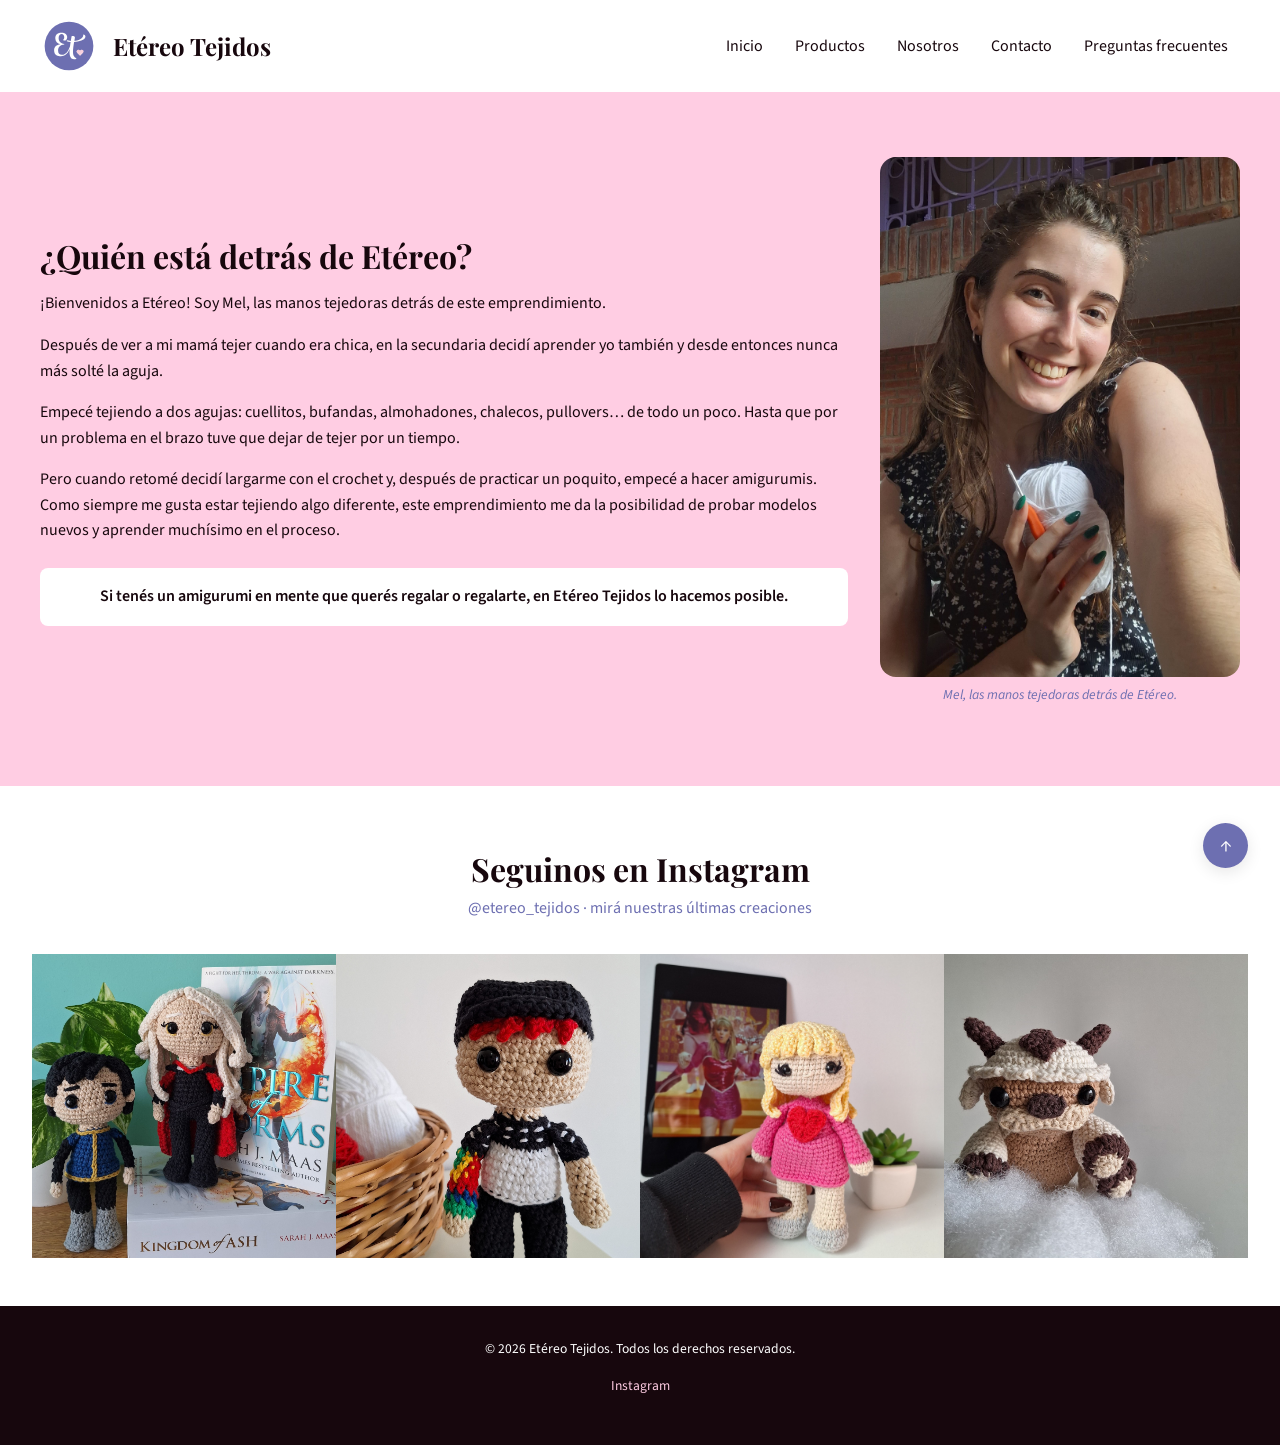
==== pages/about.html @ 7d4179f8 "fix: indentación" ====
<!doctype html>
<html lang="es">
  <head>
    <meta charset="UTF-8" />
    <meta name="viewport" content="width=device-width, initial-scale=1.0" />
    <title>Nosotros | Etéreo Tejidos</title>
    <link rel="icon" type="image/png" href="../assets/img/logo.svg" />
    <link
      href="https://cdn.jsdelivr.net/npm/bootstrap@5.3.3/dist/css/bootstrap.min.css"
      rel="stylesheet"
    />
    <link rel="stylesheet" href="../styles/styles.css" />
  </head>

  <body>
    <header>
      <nav class="navbar navbar-expand-lg nav-etereo">
        <div class="container-fluid">
          <a class="navbar-brand" href="../index.html">
            <img
              src="../assets/img/logo.svg"
              alt="Logo Etéreo Tejidos"
              height="50"
            />
            Etéreo Tejidos
          </a>
          <button
            class="navbar-toggler"
            type="button"
            data-bs-toggle="collapse"
            data-bs-target="#navbarMenu"
          >
            <span class="navbar-toggler-icon"></span>
          </button>
          <div class="collapse navbar-collapse" id="navbarMenu">
            <ul class="navbar-nav ms-auto">
              <li class="nav-item">
                <a class="nav-link" href="../index.html">Inicio</a>
              </li>
              <li class="nav-item">
                <a class="nav-link" href="./productos.html">Productos</a>
              </li>
              <li class="nav-item">
                <a class="nav-link" href="./about.html">Nosotros</a>
              </li>
              <li class="nav-item">
                <a class="nav-link" href="./contacto.html">Contacto</a>
              </li>
              <li class="nav-item">
                <a class="nav-link" href="./faq.html">Preguntas frecuentes</a>
              </li>
            </ul>
          </div>
        </div>
      </nav>
    </header>

    <main>
      <section class="about-hero">
        <!-- HERO -->
        <div class="about-inner">
          <div class="about-hero-texto">
            <h2>¿Quién está detrás de Etéreo?</h2>
            <p>
              ¡Bienvenidos a Etéreo! Soy Mel, las manos tejedoras detrás de este
              emprendimiento.
            </p>
            <p>
              Después de ver a mi mamá tejer cuando era chica, en la secundaria
              decidí aprender yo también y desde entonces nunca más solté la
              aguja.
            </p>
            <p>
              Empecé tejiendo a dos agujas: cuellitos, bufandas, almohadones,
              chalecos, pullovers… de todo un poco. Hasta que por un problema en
              el brazo tuve que dejar de tejer por un tiempo.
            </p>
            <p>
              Pero cuando retomé decidí largarme con el crochet y, después de
              practicar un poquito, empecé a hacer amigurumis. Como siempre me
              gusta estar tejiendo algo diferente, este emprendimiento me da la
              posibilidad de probar modelos nuevos y aprender muchísimo en el
              proceso.
            </p>
            <p class="about-cta">
              Si tenés un amigurumi en mente que querés regalar o regalarte, en
              Etéreo Tejidos lo hacemos posible.
            </p>
          </div>
          <div class="about-hero-imagen">
            <figure>
              <img
                src="../assets/img/meli.jpg"
                alt="Mel, creadora de Etéreo Tejidos"
              />
              <figcaption>
                Mel, las manos tejedoras detrás de Etéreo.
              </figcaption>
            </figure>
          </div>
        </div>
      </section>

      <!-- SECCIÓN 3: INSTAGRAM FEED -->
      <section class="seccion-instagram">
        <article>
          <h2>Seguinos en Instagram</h2>
          <p>
            <a
              href="https://www.instagram.com/etereo_tejidos/"
              target="_blank"
              rel="noopener noreferrer"
              >@etereo_tejidos</a
            >
            · mirá nuestras últimas creaciones
          </p>

          <div class="instagram-grid">
            <article>
              <a
                href="https://www.instagram.com/reel/DXNbcDFDBw8/?utm_source=ig_web_copy_link&igsh=NTc4MTIwNjQ2YQ=="
                target="_blank"
                rel="noopener noreferrer"
              >
                <figure>
                  <img
                    src="../assets/img/ig-post-1.jpg"
                    alt="Posteo de Instagram de Etéreo Tejidos"
                  />
                </figure>
              </a>
            </article>

            <article>
              <a
                href="https://www.instagram.com/reel/DIkQFXWsaHO/?utm_source=ig_web_copy_link&igsh=NTc4MTIwNjQ2YQ=="
                target="_blank"
                rel="noopener noreferrer"
              >
                <figure>
                  <img
                    src="../assets/img/ig-post-2.jpg"
                    alt="Posteo de Instagram de Etéreo Tejidos"
                  />
                </figure>
              </a>
            </article>

            <article>
              <a
                href="https://www.instagram.com/reel/DHWIsgWRXiQ/?utm_source=ig_web_copy_link&igsh=NTc4MTIwNjQ2YQ=="
                target="_blank"
                rel="noopener noreferrer"
              >
                <figure>
                  <img
                    src="../assets/img/ig-post-3.jpg"
                    alt="Posteo de Instagram de Etéreo Tejidos"
                  />
                </figure>
              </a>
            </article>

            <article>
              <a
                href="https://www.instagram.com/etereo_tejidos/reel/DDe9l4NRICn/"
                target="_blank"
                rel="noopener noreferrer"
              >
                <figure>
                  <img
                    src="../assets/img/ig-post-4.jpg"
                    alt="Posteo de Instagram de Etéreo Tejidos"
                  />
                </figure>
              </a>
            </article>
          </div>
        </article>
      </section>
    </main>

    <footer>
      <p>© 2026 Etéreo Tejidos. Todos los derechos reservados.</p>
      <p>
        <a
          href="https://www.instagram.com/etereo_tejidos/"
          target="_blank"
          rel="noopener noreferrer"
          >Instagram</a
        >
      </p>
    </footer>
    <a href="#" class="btn-top">↑</a>
    <script src="https://cdn.jsdelivr.net/npm/bootstrap@5.3.3/dist/js/bootstrap.bundle.min.js"></script>
  </body>
</html>
---- styles/styles.css ----
@charset "UTF-8";
@import url("https://fonts.googleapis.com/css2?family=Playfair+Display:ital,wght@0,400;0,700;1,400&display=swap");
@import url("https://fonts.googleapis.com/css2?family=Source+Sans+3:wght@400;600&display=swap");
* {
  margin: 0;
  padding: 0;
  box-sizing: border-box;
}

body {
  font-family: "Source Sans 3", sans-serif;
  font-weight: 400;
  background-color: #ffffff;
  color: #17070d;
  overflow-x: hidden;
}

:root {
  --line-height-base: 1.6;
  --color-primario: #17070d;
  --color-secundario: #6d6fb1;
  --color-acento: #ffcde3;
}

a {
  color: #6d6fb1;
  text-decoration: none;
}
a:hover {
  color: #17070d;
}

section {
  padding: 4rem 2rem;
}

section.con-contenedor {
  padding: 4rem 0;
}

.contenedor {
  max-width: 1200px;
  margin: 0 auto;
  padding: 0 2rem;
}

.seccion-acento {
  background-color: #ffcde3;
}

h1 {
  font-family: "Playfair Display", serif;
  font-weight: 700;
  color: #17070d;
  font-size: 2.5rem;
}

h2 {
  font-family: "Playfair Display", serif;
  font-weight: 700;
  color: #17070d;
  font-size: 2rem;
}

h3 {
  font-family: "Playfair Display", serif;
  font-weight: 700;
  color: #17070d;
  font-size: 1.5rem;
}

h4 {
  font-family: "Source Sans 3", sans-serif;
  font-weight: 600;
  color: #17070d;
  font-size: 1.2rem;
}

p {
  font-family: "Source Sans 3", sans-serif;
  font-weight: 400;
  font-size: 1rem;
  line-height: 1.6;
}

header {
  background-color: #ffffff;
  padding: 0;
  border-bottom: 1px solid #ffcde3;
}

.nav-etereo {
  background-color: #ffffff;
  padding: 1rem 2rem;
}
.nav-etereo a.navbar-brand {
  font-family: "Playfair Display", serif;
  font-weight: 700;
  font-size: 1.5rem;
  color: #17070d;
  display: flex;
  align-items: center;
  gap: 1.2rem;
}
.nav-etereo .nav-link {
  font-family: "Source Sans 3", sans-serif;
  font-size: 1rem;
  color: #17070d;
}
.nav-etereo .nav-link:hover {
  color: #6d6fb1;
}
.nav-etereo .navbar-nav {
  gap: 1rem;
}

.btn-top {
  position: fixed;
  bottom: 2rem;
  right: 2rem;
  background-color: #6d6fb1;
  color: #ffffff;
  width: 45px;
  height: 45px;
  border-radius: 50%;
  display: flex;
  align-items: center;
  justify-content: center;
  font-size: 1.2rem;
  box-shadow: 0 4px 16px rgba(23, 7, 13, 0.1);
  transition: background-color 0.3s ease;
  z-index: 999;
}
.btn-top:hover {
  background-color: #17070d;
  color: #ffffff;
}

footer {
  background-color: #17070d;
  color: #ffffff;
  text-align: center;
  padding: 2rem;
}
footer p {
  color: #ffffff;
  font-size: 0.85rem;
}
footer a {
  color: #ffcde3;
}
footer a:hover {
  color: #ffffff;
}

.seccion-video {
  display: flex;
  justify-content: center;
  padding: 4rem 2rem;
}
.seccion-video video {
  width: 100%;
  border-radius: 1rem;
}

.info-grid {
  display: grid;
  grid-template-areas: "envio" "pago" "seguridad";
  gap: 2rem;
  text-align: center;
}
.info-grid img {
  width: 48px;
  height: 48px;
  margin-bottom: 0.8rem;
}
.info-grid h4 {
  margin-bottom: 0.5rem;
}

.btn-ver-mas {
  display: inline-block;
  padding: 0.8rem 2rem;
  background-color: #6d6fb1;
  color: #ffffff;
  border-radius: 2rem;
  font-family: "Source Sans 3", sans-serif;
  font-weight: 600;
  text-decoration: none;
  transition: background-color 0.3s ease;
}
.btn-ver-mas:hover {
  background-color: #17070d;
  color: #ffffff;
}
.btn-ver-mas {
  padding: 0.5rem 1.5rem;
  font-size: 0.85rem;
}

.btn-consulta {
  display: inline-block;
  padding: 0.8rem 2rem;
  background-color: #6d6fb1;
  color: #ffffff;
  border-radius: 2rem;
  font-family: "Source Sans 3", sans-serif;
  font-weight: 600;
  text-decoration: none;
  transition: background-color 0.3s ease;
}
.btn-consulta:hover {
  background-color: #17070d;
  color: #ffffff;
}
.btn-consulta {
  display: block;
  text-align: center;
  margin-top: 0.8rem;
  padding: 0.5rem 1.2rem;
  font-size: 0.85rem;
}

.btn-instagram {
  display: inline-block;
  padding: 0.8rem 2rem;
  background-color: #6d6fb1;
  color: #ffffff;
  border-radius: 2rem;
  font-family: "Source Sans 3", sans-serif;
  font-weight: 600;
  text-decoration: none;
  transition: background-color 0.3s ease;
}
.btn-instagram:hover {
  background-color: #17070d;
  color: #ffffff;
}
.btn-instagram {
  padding: 0.8rem 2rem;
}

.etereo-card {
  display: flex;
  flex-direction: column;
  background-color: #ffffff;
  border-radius: 1rem;
  box-shadow: 0 4px 16px rgba(23, 7, 13, 0.1);
  overflow: hidden;
  transition: transform 0.3s ease, box-shadow 0.3s ease;
}
.etereo-card:hover {
  transform: translateY(-4px);
  box-shadow: 0 8px 24px rgba(23, 7, 13, 0.15);
}
.etereo-card:hover .img-hover {
  opacity: 1;
}
.etereo-card:hover .img-principal {
  opacity: 0;
}
.etereo-card img {
  width: 100%;
  height: 220px;
  object-fit: cover;
  display: block;
}
.etereo-card figcaption {
  font-size: 0.85rem;
  color: #17070d;
  font-weight: 600;
  text-transform: uppercase;
  letter-spacing: 0.05em;
  padding: 0.8rem 1.2rem 0 1.2rem;
  margin-bottom: 0;
}

.card-info {
  padding: 0 1.2rem 1.2rem 1.2rem;
}
.card-info h4 {
  font-family: "Playfair Display", serif;
  font-weight: 700;
  font-size: 1.3rem;
  margin-top: 0.5rem;
  margin-bottom: 0.4rem;
}
.card-info p.descripcion {
  color: #17070d;
  font-weight: 400;
  margin-top: 0.5rem;
}
.card-info p.precio {
  color: #6d6fb1;
  font-weight: 600;
  margin-top: 0.5rem;
}

.card-figura {
  position: relative;
}
.card-figura img {
  width: 100%;
  height: 220px;
  object-fit: cover;
  transition: opacity 0.4s ease;
}
.card-figura .img-hover {
  position: absolute;
  top: 0;
  left: 0;
  opacity: 0;
}

.titulo-destacados {
  color: #17070d;
  margin-bottom: 2rem;
}

.ver-mas {
  text-align: center;
  margin-top: 2rem;
}

.hero {
  padding: 0;
}
.hero .carousel-item img {
  width: 100%;
  height: auto;
  display: block;
}

.seccion-instagram {
  padding: 4rem 2rem 2rem 2rem;
  text-align: center;
  background-color: #ffffff;
}
.seccion-instagram h2 {
  margin-bottom: 0.5rem;
}
.seccion-instagram > article > p {
  color: #6d6fb1;
  margin-bottom: 2rem;
}

.instagram-grid {
  display: grid;
  grid-template-columns: repeat(2, 1fr);
  gap: 0;
  margin-bottom: 0;
  width: 100%;
}
.instagram-grid article figure {
  overflow: hidden;
  border-radius: 0;
}
.instagram-grid article figure img {
  width: 100%;
  aspect-ratio: 1/1;
  object-fit: cover;
  transition: transform 0.3s ease;
}
.instagram-grid article figure img:hover {
  transform: scale(1.05);
}
.instagram-grid a {
  display: block;
}

.productos-categoria .carousel {
  border-radius: 1rem;
  overflow: hidden;
}
.productos-categoria .carousel-item img {
  width: 100%;
  height: auto;
  aspect-ratio: 1/1;
  object-fit: cover;
}

.about-hero {
  display: flex;
  flex-direction: column;
  justify-content: flex-start;
  align-items: stretch;
  gap: 2rem;
  padding: 4rem 2rem;
  background-color: #ffcde3;
}
.about-hero > .about-inner {
  max-width: 1200px;
  margin: 0 auto;
  width: 100%;
  display: flex;
  flex-direction: column;
  justify-content: flex-start;
  align-items: stretch;
  gap: 2rem;
}

.about-hero-texto {
  flex: 1;
}
.about-hero-texto h2 {
  margin-bottom: 1rem;
}
.about-hero-texto p {
  margin-bottom: 1rem;
}

.about-hero-imagen {
  width: 100%;
}
.about-hero-imagen img {
  width: 60%;
  margin: 0 auto;
  display: block;
  border-radius: 1rem;
  object-fit: cover;
}
.about-hero-imagen figcaption {
  text-align: center;
  font-style: italic;
  font-size: 0.85rem;
  color: #6d6fb1;
  margin-top: 0.5rem;
}

.about-cta {
  margin-top: 1.5rem;
  padding: 1rem 1.5rem;
  background-color: #ffffff;
  border-radius: 0.5rem;
  font-weight: 600;
  color: #17070d;
  text-align: center;
}

.contacto-contenido {
  display: flex;
  flex-direction: column;
  justify-content: flex-start;
  align-items: stretch;
  gap: 2rem;
  padding: 4rem 2rem;
  background-color: #ffcde3;
}
.contacto-contenido > .contacto-inner {
  max-width: 1200px;
  margin: 0 auto;
  width: 100%;
  display: flex;
  flex-direction: column;
  justify-content: flex-start;
  align-items: stretch;
  gap: 2rem;
}

.contacto-info {
  flex: 1;
}
.contacto-info h2 {
  margin-bottom: 1rem;
}
.contacto-info p {
  margin-bottom: 2rem;
  color: #17070d;
}
.contacto-info ul {
  list-style: none;
  display: flex;
  flex-direction: column;
  justify-content: flex-start;
  align-items: stretch;
  gap: 1rem;
}
.contacto-info ul li {
  display: flex;
  flex-direction: row;
  justify-content: flex-start;
  align-items: center;
  gap: 0.8rem;
}
.contacto-info ul li img {
  width: 24px;
  height: 24px;
}

.contacto-form {
  flex: 1;
}
.contacto-form h3 {
  margin-bottom: 1.5rem;
}
.contacto-form label {
  display: block;
  font-size: 0.85rem;
  font-weight: 600;
  letter-spacing: 0.08em;
  text-transform: uppercase;
  color: #17070d;
  margin-bottom: 0.4rem;
  margin-top: 1.2rem;
}
.contacto-form label span {
  font-weight: 400;
  text-transform: none;
  font-size: 0.8rem;
  color: #6d6fb1;
}
.contacto-form input,
.contacto-form textarea {
  width: 100%;
  padding: 0.8rem 1rem;
  border: 1px solid #ffcde3;
  border-radius: 0.5rem;
  font-family: "Source Sans 3", sans-serif;
  font-size: 1rem;
  color: #17070d;
  background-color: #ffffff;
  outline: none;
  transition: border-color 0.3s ease;
}
.contacto-form input:focus,
.contacto-form textarea:focus {
  border-color: #6d6fb1;
}
.contacto-form button {
  margin-top: 1.5rem;
  padding: 0.8rem 2rem;
  background-color: #6d6fb1;
  color: #ffffff;
  border: none;
  border-radius: 2rem;
  font-family: "Source Sans 3", sans-serif;
  font-weight: 600;
  font-size: 1rem;
  cursor: pointer;
  transition: background-color 0.3s ease;
}
.contacto-form button:hover {
  background-color: #17070d;
}

.faq-contenido {
  padding: 4rem 2rem;
  max-width: 800px;
  margin: 0 auto;
}
.faq-contenido h2 {
  margin-bottom: 0.5rem;
}
.faq-contenido > article > p {
  margin-bottom: 2rem;
  color: #17070d;
}

.faq-categoria {
  margin-bottom: 2.5rem;
}
.faq-categoria h3 {
  margin-bottom: 1rem;
  padding-bottom: 0.5rem;
  border-bottom: 1px solid #ffcde3;
}

details {
  border-left: 3px solid #ffcde3;
  padding: 1rem 1.2rem;
  margin-bottom: 0.8rem;
  background-color: #ffffff;
  border-radius: 0 0.5rem 0.5rem 0;
}
details[open] {
  background-color: #fff8fb;
}
details p {
  margin-top: 0.8rem;
  color: #17070d;
  line-height: 1.6;
}
details p + p {
  margin-top: 0.5rem;
}

summary {
  font-family: "Source Sans 3", sans-serif;
  font-weight: 700;
  font-size: 1rem;
  color: #17070d;
  cursor: pointer;
  list-style: none;
  display: flex;
  justify-content: space-between;
  align-items: center;
}
summary::after {
  content: "+";
  font-size: 1.2rem;
  color: #17070d;
  transition: transform 0.3s ease;
}

details[open] summary::after {
  content: "−";
}

.productos-contenido {
  padding: 4rem 2rem;
}
.productos-contenido h2 {
  margin-bottom: 0.5rem;
}
.productos-contenido > article > p {
  margin-bottom: 3rem;
  color: #17070d;
}

.productos-categoria {
  margin-bottom: 3rem;
}
.productos-categoria h3 {
  margin-bottom: 1rem;
  padding-bottom: 0.5rem;
  border-bottom: 1px solid #ffcde3;
}

.productos-grid {
  display: grid;
  grid-template-columns: repeat(2, 1fr);
  gap: 1.5rem;
}

main .productos-intro {
  background-color: #ffcde3;
  padding: 1rem 1.5rem;
  border-radius: 0.5rem;
  box-shadow: 0 4px 16px rgba(23, 7, 13, 0.1);
  margin-bottom: 3rem;
  color: #17070d;
}
main .productos-intro a {
  color: #17070d;
}

.categorias-grid {
  display: grid;
  grid-template-columns: 1fr;
  gap: 3rem;
}

.productos-destacados {
  display: flex;
  flex-direction: column;
  gap: 1.5rem;
  width: 100%;
}
.productos-destacados .etereo-card {
  width: 100%;
}
.productos-destacados .etereo-card img {
  height: 250px;
}

.categorias-grid {
  display: grid;
  grid-template-columns: 1fr;
  gap: 3rem;
}

@media (min-width: 768px) {
  .productos-destacados {
    flex-direction: row;
    flex-wrap: nowrap;
  }
  .productos-destacados .etereo-card {
    flex: 1 1 0;
    width: auto;
  }
  .productos-destacados .etereo-card img {
    height: 280px;
  }
  .info-grid {
    grid-template-areas: "envio pago seguridad";
    grid-template-columns: 1fr 1fr 1fr;
  }
  .about-hero > .about-inner {
    flex-direction: row;
    align-items: center;
  }
  .about-hero-imagen {
    flex: 0 0 30%;
    width: auto;
  }
  .about-hero-imagen img {
    width: 100%;
  }
  .contacto-contenido > .contacto-inner {
    flex-direction: row;
    gap: 4rem;
    align-items: flex-start;
  }
  .seccion-video video {
    width: 75%;
  }
  .productos-grid {
    grid-template-columns: repeat(3, 1fr);
  }
  .categorias-grid {
    grid-template-columns: 1fr 1fr;
  }
}
@media (min-width: 1024px) {
  .instagram-grid {
    grid-template-columns: repeat(4, 1fr);
  }
  .productos-grid {
    grid-template-columns: repeat(4, 1fr);
  }
  .productos-destacados .etereo-card img {
    height: 320px;
  }
  .categorias-grid .carousel {
    max-width: 80%;
    margin: 0 auto;
  }
}

/*# sourceMappingURL=styles.css.map */
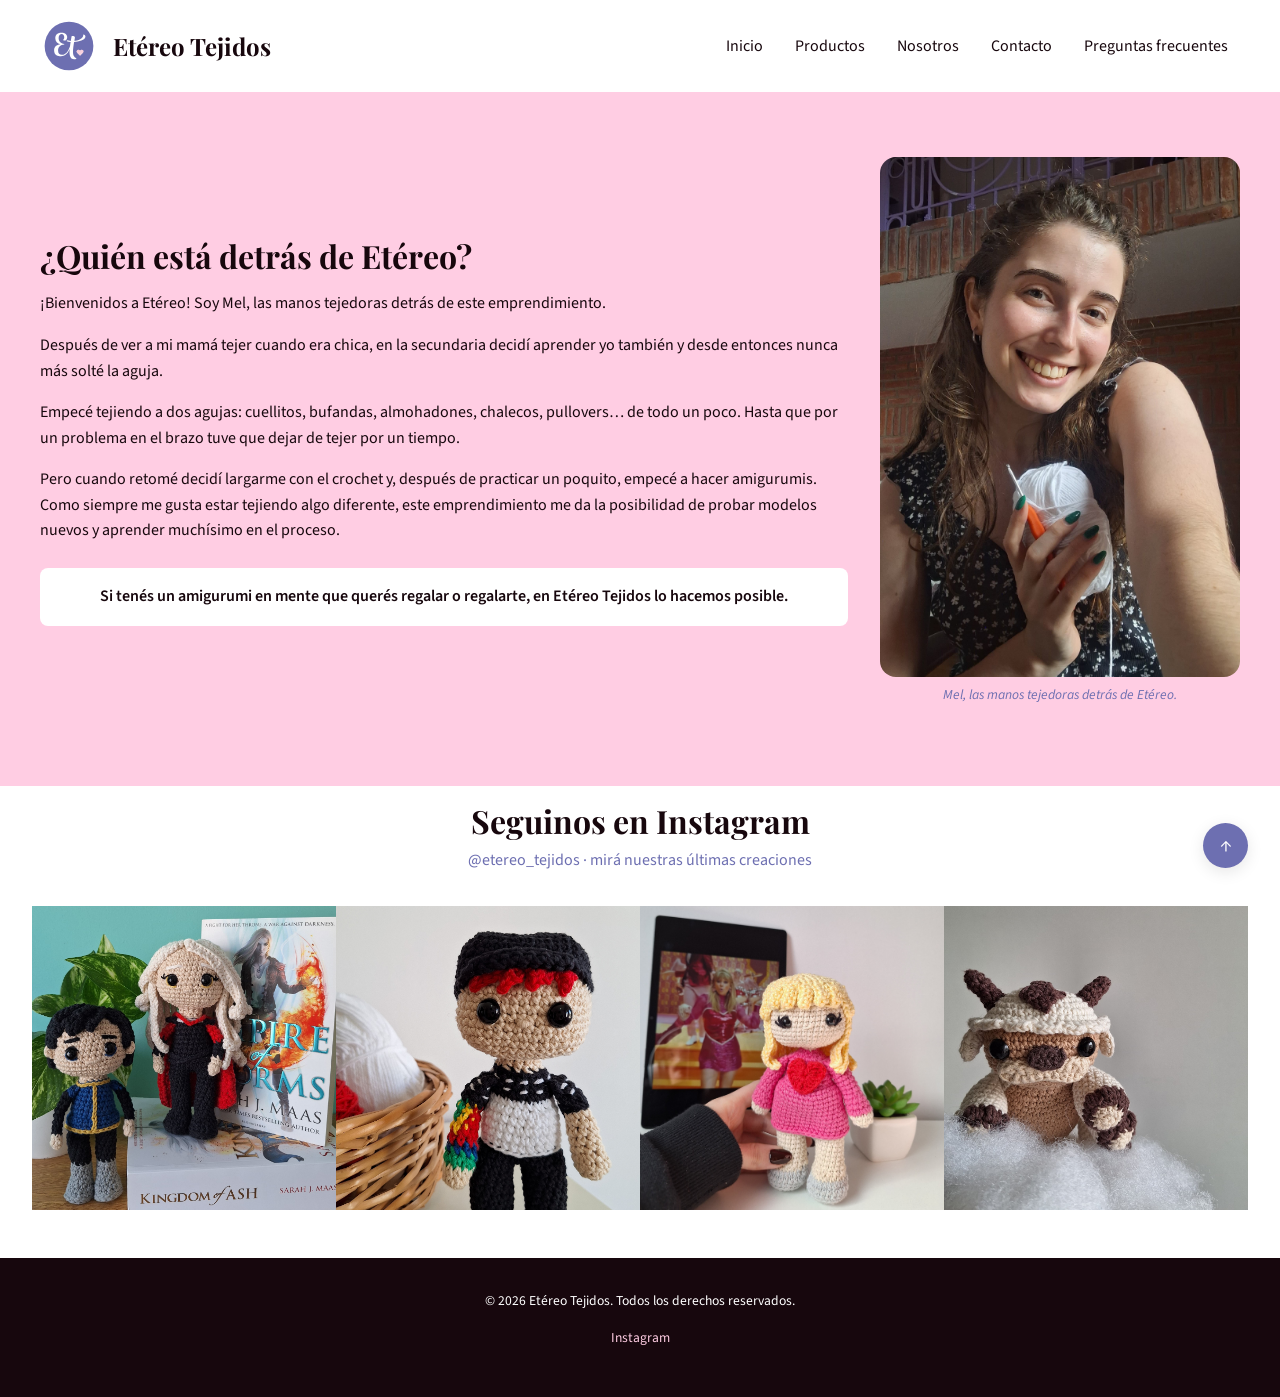
==== commit 9ed5198d: "fix: indentacion" ====
--- a/pages/about.html
+++ b/pages/about.html
@@ -9,6 +9,7 @@
       href="https://cdn.jsdelivr.net/npm/bootstrap@5.3.3/dist/css/bootstrap.min.css"
       rel="stylesheet"
     />
+    <link href="https://unpkg.com/aos@2.3.1/dist/aos.css" rel="stylesheet" />
     <link rel="stylesheet" href="../styles/styles.css" />
   </head>
 
@@ -193,5 +194,9 @@
     </footer>
     <a href="#" class="btn-top">↑</a>
     <script src="https://cdn.jsdelivr.net/npm/bootstrap@5.3.3/dist/js/bootstrap.bundle.min.js"></script>
+    <script src="https://unpkg.com/aos@2.3.1/dist/aos.js"></script>
+    <script>
+      AOS.init();
+    </script>
   </body>
 </html>
--- a/styles/styles.css
+++ b/styles/styles.css
@@ -1,6 +1,14 @@
 @charset "UTF-8";
 @import url("https://fonts.googleapis.com/css2?family=Playfair+Display:ital,wght@0,400;0,700;1,400&display=swap");
 @import url("https://fonts.googleapis.com/css2?family=Source+Sans+3:wght@400;600&display=swap");
+.contacto-contenido, .about-hero {
+  display: flex;
+  flex-direction: column;
+  gap: 2rem;
+  padding: 4rem 2rem;
+  background-color: #ffcde3;
+}
+
 * {
   margin: 0;
   padding: 0;
@@ -153,6 +161,17 @@
   color: #ffffff;
 }
 
+@keyframes gradienteMovil {
+  0% {
+    background-position: 0% 50%;
+  }
+  50% {
+    background-position: 100% 50%;
+  }
+  100% {
+    background-position: 0% 50%;
+  }
+}
 .seccion-video {
   display: flex;
   justify-content: center;
@@ -168,6 +187,11 @@
   grid-template-areas: "envio" "pago" "seguridad";
   gap: 2rem;
   text-align: center;
+  background: linear-gradient(135deg, #ffcde3 0%, #ffffff 30%, #d4c4e8 100%);
+  background-size: 200% 200%;
+  animation: gradienteMovil 8s ease infinite;
+  padding: 3rem 2rem;
+  border-radius: 1rem;
 }
 .info-grid img {
   width: 48px;
@@ -187,11 +211,12 @@
   font-family: "Source Sans 3", sans-serif;
   font-weight: 600;
   text-decoration: none;
-  transition: background-color 0.3s ease;
+  transition: background-color 0.3s ease, transform 0.3s ease;
 }
 .btn-ver-mas:hover {
   background-color: #17070d;
   color: #ffffff;
+  transform: scale(1.05);
 }
 .btn-ver-mas {
   padding: 0.5rem 1.5rem;
@@ -207,11 +232,12 @@
   font-family: "Source Sans 3", sans-serif;
   font-weight: 600;
   text-decoration: none;
-  transition: background-color 0.3s ease;
+  transition: background-color 0.3s ease, transform 0.3s ease;
 }
 .btn-consulta:hover {
   background-color: #17070d;
   color: #ffffff;
+  transform: scale(1.05);
 }
 .btn-consulta {
   display: block;
@@ -230,11 +256,12 @@
   font-family: "Source Sans 3", sans-serif;
   font-weight: 600;
   text-decoration: none;
-  transition: background-color 0.3s ease;
+  transition: background-color 0.3s ease, transform 0.3s ease;
 }
 .btn-instagram:hover {
   background-color: #17070d;
   color: #ffffff;
+  transform: scale(1.05);
 }
 .btn-instagram {
   padding: 0.8rem 2rem;
@@ -332,7 +359,7 @@
 }
 
 .seccion-instagram {
-  padding: 4rem 2rem 2rem 2rem;
+  padding: 1rem 2rem 2rem 2rem;
   text-align: center;
   background-color: #ffffff;
 }
@@ -379,15 +406,6 @@
   object-fit: cover;
 }
 
-.about-hero {
-  display: flex;
-  flex-direction: column;
-  justify-content: flex-start;
-  align-items: stretch;
-  gap: 2rem;
-  padding: 4rem 2rem;
-  background-color: #ffcde3;
-}
 .about-hero > .about-inner {
   max-width: 1200px;
   margin: 0 auto;
@@ -437,15 +455,6 @@
   text-align: center;
 }
 
-.contacto-contenido {
-  display: flex;
-  flex-direction: column;
-  justify-content: flex-start;
-  align-items: stretch;
-  gap: 2rem;
-  padding: 4rem 2rem;
-  background-color: #ffcde3;
-}
 .contacto-contenido > .contacto-inner {
   max-width: 1200px;
   margin: 0 auto;
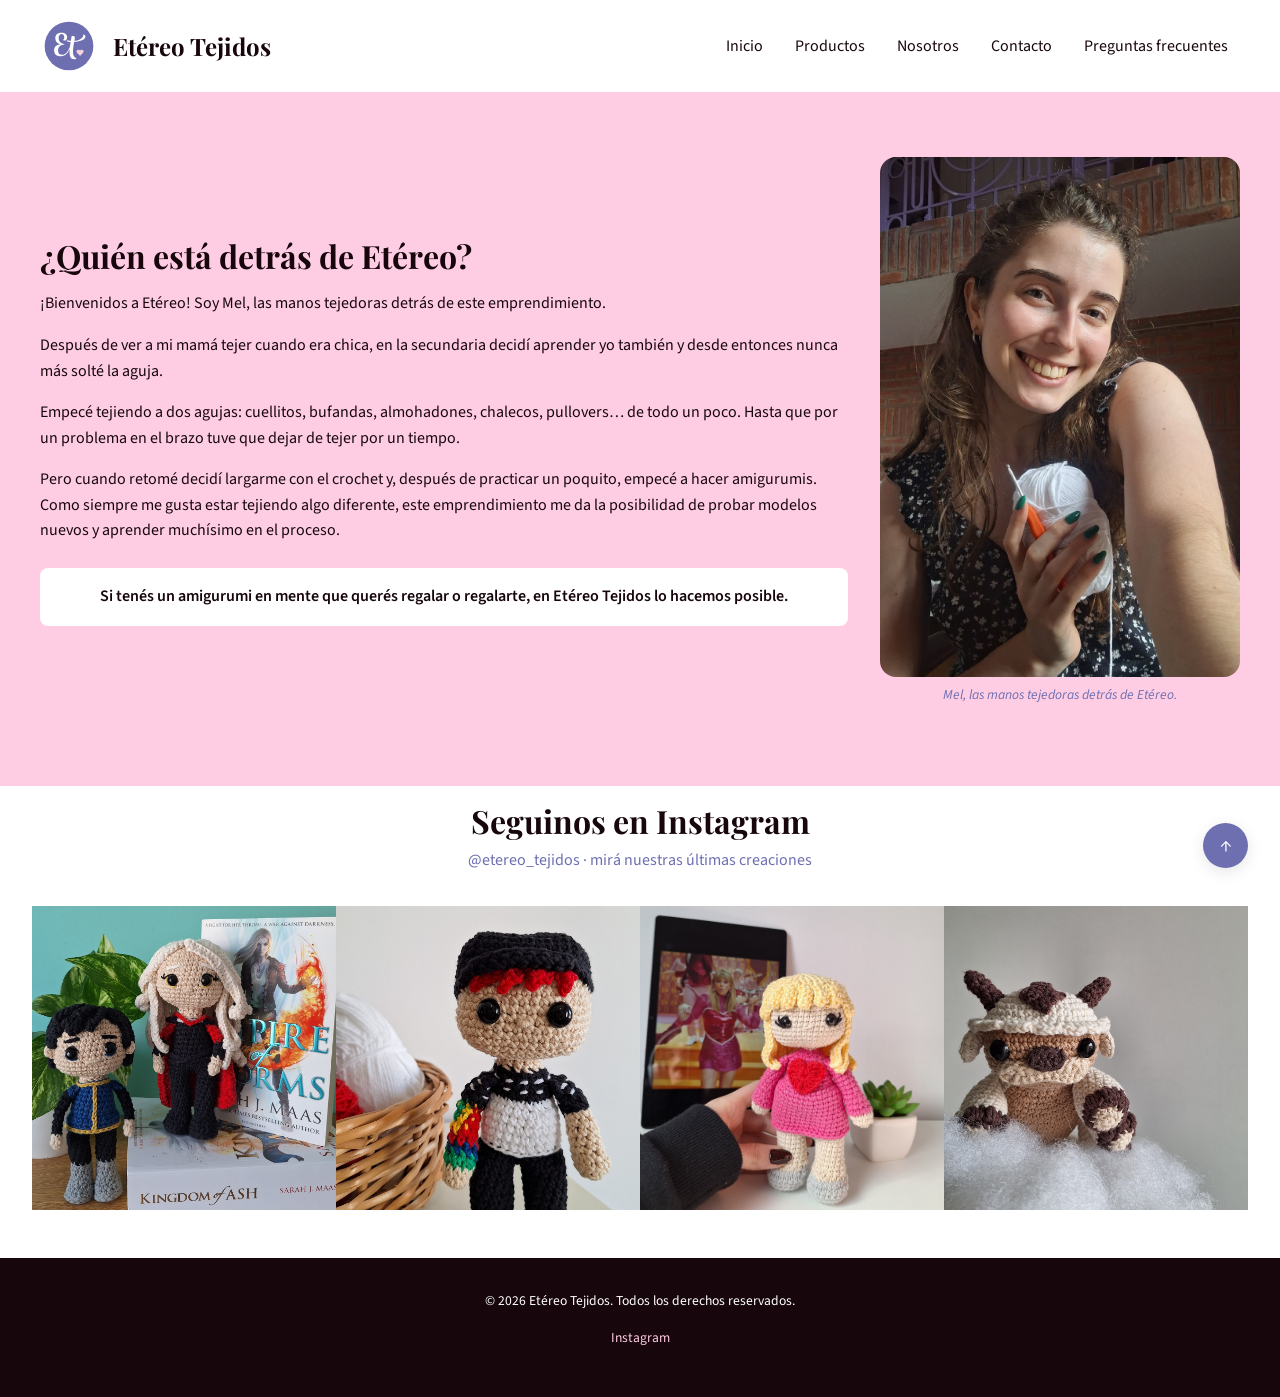
==== commit bef22f65: "modify: nombre descriptivo a imagenes" ====
--- a/pages/about.html
+++ b/pages/about.html
@@ -4,7 +4,9 @@
     <meta charset="UTF-8" />
     <meta name="viewport" content="width=device-width, initial-scale=1.0" />
     <title>Nosotros | Etéreo Tejidos</title>
-    <link rel="icon" type="image/png" href="../assets/img/logo.svg" />
+    <meta name="description" content="Conocé la historia de Etéreo Tejidos y de Mel, la creadora detrás de cada amigurumi tejido a crochet con dedicación y amor.">
+    <meta name="keywords" content="Etéreo Tejidos, historia, amigurumis artesanales, crochet, tejedora, hecho a mano">
+    <link rel="icon" type="image/svg+xml" href="../assets/img/logo-etereo-tejidos.svg" />
     <link
       href="https://cdn.jsdelivr.net/npm/bootstrap@5.3.3/dist/css/bootstrap.min.css"
       rel="stylesheet"
@@ -19,7 +21,7 @@
         <div class="container-fluid">
           <a class="navbar-brand" href="../index.html">
             <img
-              src="../assets/img/logo.svg"
+              src="../assets/img/logo-etereo-tejidos.svg"
               alt="Logo Etéreo Tejidos"
               height="50"
             />
@@ -39,16 +41,16 @@
                 <a class="nav-link" href="../index.html">Inicio</a>
               </li>
               <li class="nav-item">
-                <a class="nav-link" href="./productos.html">Productos</a>
-              </li>
-              <li class="nav-item">
-                <a class="nav-link" href="./about.html">Nosotros</a>
-              </li>
-              <li class="nav-item">
-                <a class="nav-link" href="./contacto.html">Contacto</a>
-              </li>
-              <li class="nav-item">
-                <a class="nav-link" href="./faq.html">Preguntas frecuentes</a>
+                <a class="nav-link" href="productos.html">Productos</a>
+              </li>
+              <li class="nav-item">
+                <a class="nav-link" href="about.html">Nosotros</a>
+              </li>
+              <li class="nav-item">
+                <a class="nav-link" href="contacto.html">Contacto</a>
+              </li>
+              <li class="nav-item">
+                <a class="nav-link" href="faq.html">Preguntas frecuentes</a>
               </li>
             </ul>
           </div>
@@ -91,7 +93,7 @@
           <div class="about-hero-imagen">
             <figure>
               <img
-                src="../assets/img/meli.jpg"
+                src="../assets/img/tejedora-meli.jpg"
                 alt="Mel, creadora de Etéreo Tejidos"
               />
               <figcaption>
@@ -125,7 +127,7 @@
               >
                 <figure>
                   <img
-                    src="../assets/img/ig-post-1.jpg"
+                    src="../assets/img/amigurumi-trono-de-cristal.jpg"
                     alt="Posteo de Instagram de Etéreo Tejidos"
                   />
                 </figure>
@@ -140,7 +142,7 @@
               >
                 <figure>
                   <img
-                    src="../assets/img/ig-post-2.jpg"
+                    src="../assets/img/amigurumi-21-pilots.jpg"
                     alt="Posteo de Instagram de Etéreo Tejidos"
                   />
                 </figure>
@@ -155,7 +157,7 @@
               >
                 <figure>
                   <img
-                    src="../assets/img/ig-post-3.jpg"
+                    src="../assets/img/amigurumi-lover-taylor-swift.jpg"
                     alt="Posteo de Instagram de Etéreo Tejidos"
                   />
                 </figure>
@@ -170,7 +172,7 @@
               >
                 <figure>
                   <img
-                    src="../assets/img/ig-post-4.jpg"
+                    src="../assets/img/amigurumi-appa-avatar.jpg"
                     alt="Posteo de Instagram de Etéreo Tejidos"
                   />
                 </figure>
--- a/styles/styles.css
+++ b/styles/styles.css
@@ -1,14 +1,6 @@
 @charset "UTF-8";
 @import url("https://fonts.googleapis.com/css2?family=Playfair+Display:ital,wght@0,400;0,700;1,400&display=swap");
 @import url("https://fonts.googleapis.com/css2?family=Source+Sans+3:wght@400;600&display=swap");
-.contacto-contenido, .about-hero {
-  display: flex;
-  flex-direction: column;
-  gap: 2rem;
-  padding: 4rem 2rem;
-  background-color: #ffcde3;
-}
-
 * {
   margin: 0;
   padding: 0;
@@ -49,7 +41,7 @@
 .contenedor {
   max-width: 1200px;
   margin: 0 auto;
-  padding: 0 2rem;
+  padding: 0 1rem;
 }
 
 .seccion-acento {
@@ -202,68 +194,40 @@
   margin-bottom: 0.5rem;
 }
 
-.btn-ver-mas {
+.btn-instagram, .btn-consulta, .btn-ver-mas {
   display: inline-block;
-  padding: 0.8rem 2rem;
-  background-color: #6d6fb1;
-  color: #ffffff;
   border-radius: 2rem;
   font-family: "Source Sans 3", sans-serif;
   font-weight: 600;
   text-decoration: none;
   transition: background-color 0.3s ease, transform 0.3s ease;
-}
-.btn-ver-mas:hover {
+  text-align: center;
+}
+.btn-instagram:hover, .btn-consulta:hover, .btn-ver-mas:hover {
   background-color: #17070d;
   color: #ffffff;
   transform: scale(1.05);
 }
+
 .btn-ver-mas {
+  background-color: #6d6fb1;
+  color: #ffffff;
   padding: 0.5rem 1.5rem;
   font-size: 0.85rem;
 }
 
 .btn-consulta {
-  display: inline-block;
-  padding: 0.8rem 2rem;
   background-color: #6d6fb1;
   color: #ffffff;
-  border-radius: 2rem;
-  font-family: "Source Sans 3", sans-serif;
-  font-weight: 600;
-  text-decoration: none;
-  transition: background-color 0.3s ease, transform 0.3s ease;
-}
-.btn-consulta:hover {
-  background-color: #17070d;
-  color: #ffffff;
-  transform: scale(1.05);
-}
-.btn-consulta {
   display: block;
-  text-align: center;
   margin-top: 0.8rem;
   padding: 0.5rem 1.2rem;
   font-size: 0.85rem;
 }
 
 .btn-instagram {
-  display: inline-block;
-  padding: 0.8rem 2rem;
   background-color: #6d6fb1;
   color: #ffffff;
-  border-radius: 2rem;
-  font-family: "Source Sans 3", sans-serif;
-  font-weight: 600;
-  text-decoration: none;
-  transition: background-color 0.3s ease, transform 0.3s ease;
-}
-.btn-instagram:hover {
-  background-color: #17070d;
-  color: #ffffff;
-  transform: scale(1.05);
-}
-.btn-instagram {
   padding: 0.8rem 2rem;
 }
 
@@ -406,6 +370,13 @@
   object-fit: cover;
 }
 
+.about-hero {
+  display: flex;
+  flex-direction: column;
+  gap: 2rem;
+  padding: 4rem 2rem;
+  background-color: #ffcde3;
+}
 .about-hero > .about-inner {
   max-width: 1200px;
   margin: 0 auto;
@@ -455,6 +426,13 @@
   text-align: center;
 }
 
+.contacto-contenido {
+  display: flex;
+  flex-direction: column;
+  gap: 2rem;
+  padding: 4rem 2rem;
+  background-color: #ffcde3;
+}
 .contacto-contenido > .contacto-inner {
   max-width: 1200px;
   margin: 0 auto;
@@ -552,6 +530,16 @@
   background-color: #17070d;
 }
 
+@keyframes fadeInDetail {
+  from {
+    opacity: 0;
+    transform: translateY(-5px);
+  }
+  to {
+    opacity: 1;
+    transform: translateY(0);
+  }
+}
 .faq-contenido {
   padding: 4rem 2rem;
   max-width: 800px;
@@ -593,6 +581,10 @@
   margin-top: 0.5rem;
 }
 
+details[open] p {
+  animation: fadeInDetail 0.3s ease;
+}
+
 summary {
   font-family: "Source Sans 3", sans-serif;
   font-weight: 700;
@@ -605,18 +597,18 @@
   align-items: center;
 }
 summary::after {
-  content: "+";
-  font-size: 1.2rem;
+  content: "❮";
+  font-size: 0.9rem;
   color: #17070d;
   transition: transform 0.3s ease;
 }
 
 details[open] summary::after {
-  content: "−";
+  transform: rotate(-90deg);
 }
 
 .productos-contenido {
-  padding: 4rem 2rem;
+  padding: 3rem 1rem;
 }
 .productos-contenido h2 {
   margin-bottom: 0.5rem;
@@ -637,7 +629,7 @@
 
 .productos-grid {
   display: grid;
-  grid-template-columns: repeat(2, 1fr);
+  grid-template-columns: 1fr;
   gap: 1.5rem;
 }
 
@@ -678,6 +670,11 @@
   gap: 3rem;
 }
 
+@media (min-width: 480px) {
+  .productos-grid {
+    grid-template-columns: repeat(2, 1fr);
+  }
+}
 @media (min-width: 768px) {
   .productos-destacados {
     flex-direction: row;
